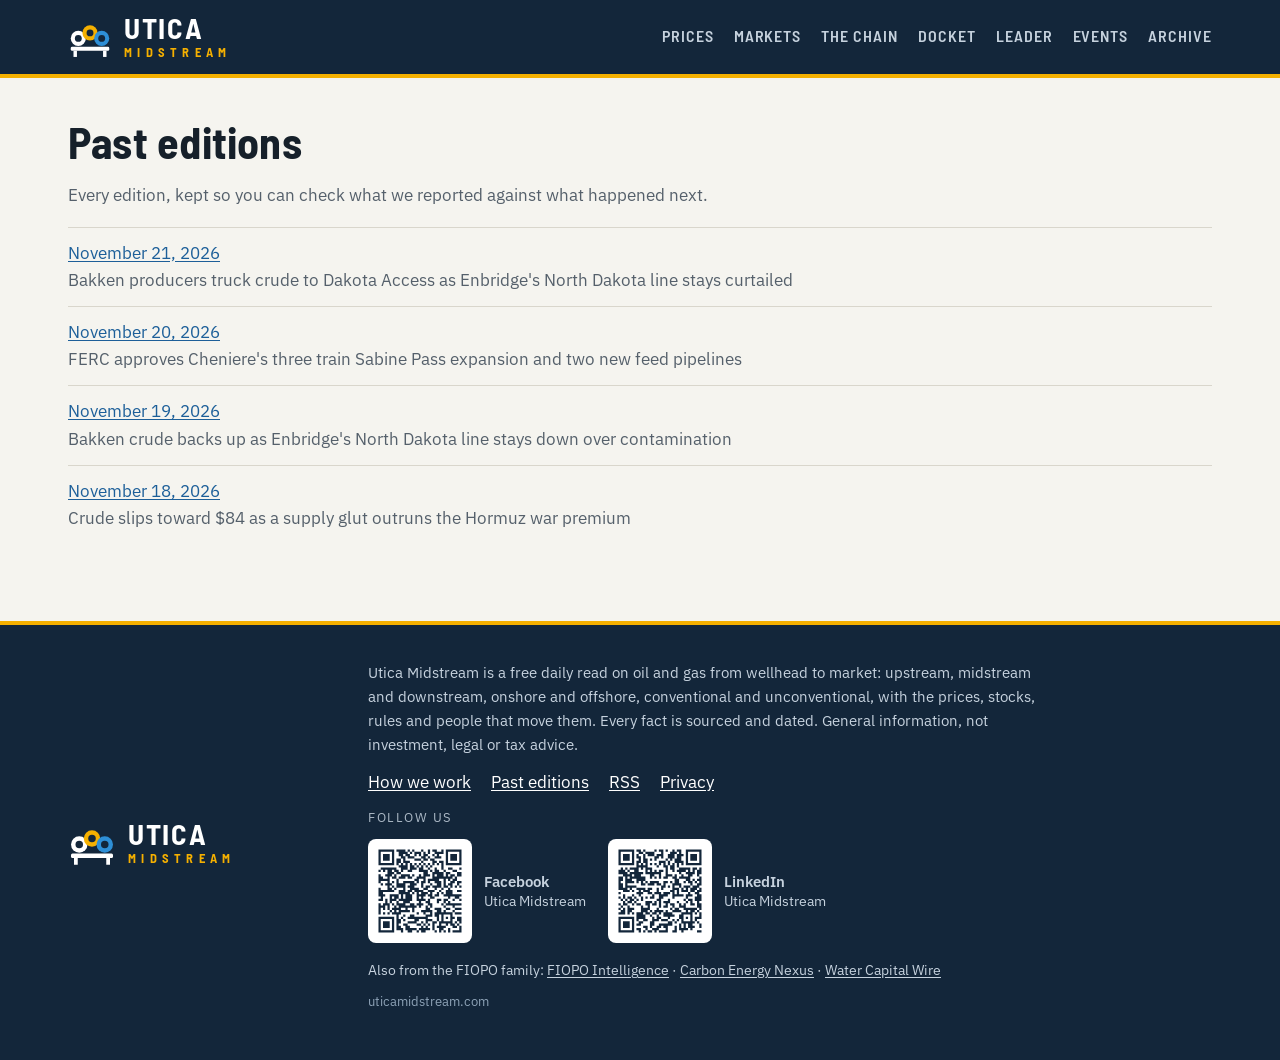
==== archive/index.html @ b0ce28da "Footer: add Water Capital Wire as a sister site Co-Authored-By: Claude Opus 5.5 <noreply@anthropic.c" ====
<!DOCTYPE html><html lang="en"><head><meta charset="utf-8"><meta name="viewport" content="width=device-width, initial-scale=1"><meta http-equiv="Content-Security-Policy" content="default-src 'self'; script-src 'self'; style-src 'self' 'unsafe-inline'; img-src 'self' data:; font-src 'self'; connect-src 'self'; object-src 'none'; base-uri 'self'; form-action 'self'; upgrade-insecure-requests"><meta name="referrer" content="strict-origin-when-cross-origin">
<title>Past editions | Utica Midstream</title><meta name="description" content="Every Utica Midstream edition, kept so readers can check what we reported against what happened."><link rel="canonical" href="https://uticamidstream.com/archive/"><meta name="robots" content="index, follow"><meta name="theme-color" content="#13263A"><link rel="icon" type="image/svg+xml" href="../brand/um-icon.svg"><link rel="stylesheet" href="../assets/style.css?v=01a7a954"></head>
<body><a class="skip" href="#main">Skip to content</a>
<header class="top">
 <div class="wrap">
  <a class="brand" href="../" aria-label="Utica Midstream home"><img src="../brand/um-mark-white.svg" alt="" width="44" height="44"><span class="wm"><span class="w1">UTICA</span><span class="w2">MIDSTREAM</span></span></a>
  <nav class="main" aria-label="Main">
   <a href="../#prices">Prices</a>
   <a href="../#markets">Markets</a>
   <a href="../#chain">The chain</a>
   <a href="../#docket">Docket</a>
   <a href="../#leader">Leader</a>
   <a href="../#events">Events</a>
   <a href="../archive/">Archive</a>
  </nav>
 </div>
</header><main id="main" class="page"><div class="wrap"><h1>Past editions</h1><p class="intro">Every edition, kept so you can check what we reported against what happened next.</p><ul class="archive-list"><li><a href="2026-11-21.html">November 21, 2026</a><br><span>Bakken producers truck crude to Dakota Access as Enbridge&#x27;s North Dakota line stays curtailed</span></li>
<li><a href="2026-11-20.html">November 20, 2026</a><br><span>FERC approves Cheniere&#x27;s three train Sabine Pass expansion and two new feed pipelines</span></li>
<li><a href="2026-11-19.html">November 19, 2026</a><br><span>Bakken crude backs up as Enbridge&#x27;s North Dakota line stays down over contamination</span></li>
<li><a href="2026-11-18.html">November 18, 2026</a><br><span>Crude slips toward $84 as a supply glut outruns the Hormuz war premium</span></li></ul></div></main><footer>
 <div class="wrap fgrid">
  <a class="flock" href="../" aria-label="Utica Midstream home"><img src="../brand/um-mark-white.svg" alt="" width="48" height="48"><span class="wm"><span class="w1">UTICA</span><span class="w2">MIDSTREAM</span></span></a>
  <div>
   <p>Utica Midstream is a free daily read on oil and gas from wellhead to market: upstream, midstream and downstream, onshore and offshore, conventional and unconventional, with the prices, stocks, rules and people that move them. Every fact is sourced and dated. General information, not investment, legal or tax advice.</p>
   <nav aria-label="Footer"><a href="../method.html">How we work</a><a href="../archive/">Past editions</a><a href="../feed.xml">RSS</a><a href="../privacy.html">Privacy</a></nav>
   <div class="follow"><p class="fh">Follow us</p><ul><li><a href="https://www.facebook.com/profile.php?id=61596931970525" rel="noopener"><img src="../brand/qr/facebook.svg" alt="QR code for Utica Midstream on Facebook" width="104" height="104" loading="lazy"><span><b>Facebook</b>Utica Midstream</span></a></li><li><a href="https://www.linkedin.com/company/uticamidstream/" rel="noopener"><img src="../brand/qr/linkedin.svg" alt="QR code for Utica Midstream on LinkedIn" width="104" height="104" loading="lazy"><span><b>LinkedIn</b>Utica Midstream</span></a></li></ul></div>
   <p class="sister">Also from the FIOPO family: <a href="https://fiopoin.com/">FIOPO Intelligence</a> · <a href="https://carbonenergynexus.com/">Carbon Energy Nexus</a> · <a href="https://watercapitalwire.com/">Water Capital Wire</a></p>
   <p class="small">uticamidstream.com</p>
  </div>
 </div>
</footer></body></html>
---- assets/style.css ----
@font-face{font-family:"Barlow Semi Condensed";font-weight:600;font-display:swap;src:url(fonts/barlow-semi-condensed-latin-600-normal.woff2) format("woff2")}
@font-face{font-family:"Barlow Semi Condensed";font-weight:700;font-display:swap;src:url(fonts/barlow-semi-condensed-latin-700-normal.woff2) format("woff2")}
@font-face{font-family:"IBM Plex Sans";font-weight:400;font-display:swap;src:url(fonts/ibm-plex-sans-latin-400-normal.woff2) format("woff2")}
@font-face{font-family:"IBM Plex Sans";font-weight:500;font-display:swap;src:url(fonts/ibm-plex-sans-latin-500-normal.woff2) format("woff2")}
@font-face{font-family:"IBM Plex Sans";font-weight:600;font-display:swap;src:url(fonts/ibm-plex-sans-latin-600-normal.woff2) format("woff2")}
@font-face{font-family:"IBM Plex Mono";font-weight:500;font-display:swap;src:url(fonts/ibm-plex-mono-latin-500-normal.woff2) format("woff2")}
@font-face{font-family:"IBM Plex Mono";font-weight:600;font-display:swap;src:url(fonts/ibm-plex-mono-latin-600-normal.woff2) format("woff2")}
:root{
 --navy:#13263A;--navy2:#1C3550;--steel:#2C4A6B;--ink:#16202A;--paper:#F5F4EF;--white:#FFFFFF;--slate:#55606B;--rule:#D9D6CC;
 --amber:#F5B000;--amber-ink:#8F5E00;--gas:#3E8ED0;--gas-ink:#1D5F99;--crude:#2B2B2B;--up:#17794A;--dn:#B3261E;
 --head:"Barlow Semi Condensed","Arial Narrow",Arial,sans-serif;
 --sans:"IBM Plex Sans",system-ui,-apple-system,"Segoe UI",Roboto,sans-serif;
 --mono:"IBM Plex Mono",ui-monospace,Menlo,Consolas,monospace;
}
*{box-sizing:border-box}
[hidden]{display:none!important}
html{-webkit-text-size-adjust:100%}
body{margin:0;background:var(--paper);color:var(--ink);font:400 17px/1.6 var(--sans)}
a{color:var(--gas-ink);text-underline-offset:2px}
a:hover{color:var(--ink)}
:focus-visible{outline:3px solid var(--amber);outline-offset:2px}
img{max-width:100%}
.wrap{max-width:1200px;margin:0 auto;padding:0 28px}
.skip{position:absolute;left:-999px;top:0;background:var(--amber);color:var(--ink);padding:8px 14px;z-index:9}
.skip:focus{left:10px;top:10px}
h1,h2,h3{font-family:var(--head);font-weight:700;line-height:1.08;margin:0;letter-spacing:.005em}
.num{font-family:var(--mono);font-weight:500;font-variant-numeric:tabular-nums}
.up{color:var(--up)}.dn{color:var(--dn)}
.r{text-align:right}.nowrap{white-space:nowrap}
.src{font-size:13.5px;color:var(--slate);line-height:1.55}
.src a{color:var(--slate)}
.sh{font-size:34px;margin-bottom:16px;text-transform:uppercase;letter-spacing:.02em}
.asof{font-size:14px;color:var(--slate);margin:0 0 16px}
.kick{margin:0 0 10px;font:700 15px/1 var(--head);letter-spacing:.12em;text-transform:uppercase;color:var(--amber-ink)}

/* header */
header.top{background:var(--navy);color:var(--white);border-bottom:4px solid var(--amber)}
header.top .wrap{display:flex;align-items:center;justify-content:space-between;gap:20px;min-height:74px;flex-wrap:wrap}
.brand,.flock{display:flex;align-items:center;gap:12px;text-decoration:none}
.wm{display:flex;flex-direction:column;line-height:1}
.wm .w1{font:700 29px/0.95 var(--head);letter-spacing:.06em;color:var(--white)}
.wm .w2{font:700 12.6px/1.2 var(--head);letter-spacing:.42em;color:var(--amber);margin-top:3px}
nav.main{display:flex;gap:20px;flex-wrap:wrap}
nav.main a{color:#C6D2DE;text-decoration:none;font:600 16px/1 var(--head);letter-spacing:.06em;text-transform:uppercase;padding:8px 0;border-bottom:2px solid transparent}
nav.main a:hover{color:var(--white);border-bottom-color:var(--amber)}

/* tape */
.tape{background:#0C1A29;color:#DCE5EE;font-size:13.5px;overflow-x:auto;scrollbar-width:thin}
.tape-in{display:flex;gap:26px;white-space:nowrap;padding-top:9px;padding-bottom:9px}
.tk b{font-weight:500;color:#9FB2C4}
.tape .up{color:#5BD08F}.tape .dn{color:#FF8A80}

/* lead */
.lead{background:var(--white);border-bottom:1px solid var(--rule);padding:28px 0 44px}
.dateline{margin:0 0 24px;font-size:14px;color:var(--slate);display:flex;gap:18px;flex-wrap:wrap}
.lead-grid{display:grid;grid-template-columns:minmax(0,1.6fr) minmax(0,1fr);gap:56px;align-items:start}
.lead-story h1{font-size:clamp(36px,4.6vw,58px);max-width:18ch;letter-spacing:-.005em}
.lead-story .dek{font-size:20px;line-height:1.5;color:#2B3742;margin:18px 0 22px;max-width:60ch}
.lead-story p{max-width:68ch}
.flowline{position:sticky;top:20px;background:var(--paper);border:1px solid var(--rule);padding:22px 22px 6px}
.flowline h2{font-size:20px;letter-spacing:.1em;text-transform:uppercase;color:var(--slate);margin-bottom:16px}
.flowline ol{list-style:none;margin:0;padding:0;position:relative}
.flowline ol::before{content:"";position:absolute;left:9px;top:8px;bottom:22px;width:6px;background:var(--navy);border-radius:3px}
.st{position:relative;padding:0 0 18px 40px}
.st .node{position:absolute;left:1px;top:3px;width:22px;height:22px;border-radius:50%;background:var(--white);border:4px solid var(--navy)}
.st.on .node{background:var(--amber)}
.st h3{font-size:21px;text-transform:uppercase;letter-spacing:.06em;margin-bottom:4px}
.st p{margin:0;font-size:15.5px;line-height:1.5}
.st-midstream h3{color:var(--amber-ink)}
.use{margin-top:34px;border-top:1px solid var(--rule);padding-top:24px}
.use h2{font-size:26px;text-transform:uppercase;letter-spacing:.04em;margin-bottom:16px}
.use dl{display:grid;grid-template-columns:repeat(4,minmax(0,1fr));gap:26px;margin:0}
.use dt{font-weight:600;margin-bottom:6px}
.use dd{margin:0;font-size:15.5px;line-height:1.55;color:#2B3742}

/* board */
.board{background:var(--navy);color:#E6EDF3;padding:40px 0 44px}
.board .sh{color:var(--white)}
.board .asof{color:#AFC0D0}
.board-head{display:flex;justify-content:space-between;align-items:baseline;gap:16px;flex-wrap:wrap}
.board-grid{display:grid;grid-template-columns:repeat(3,minmax(0,1fr));gap:18px;align-items:start}
.panel{background:var(--navy2);border:1px solid #2D4B6A;padding:16px 18px 10px}
.panel h3{font-size:18px;letter-spacing:.14em;text-transform:uppercase;color:var(--amber);margin-bottom:6px}
.panel table{width:100%;border-collapse:collapse}
.panel th,.panel td{padding:10px 0;border-bottom:1px solid #2D4B6A;vertical-align:top;font-size:15px}
.panel tr:last-child th,.panel tr:last-child td{border-bottom:0}
.panel thead th{text-align:left;font:600 12px/1 var(--sans);color:#8EA3B7;text-transform:uppercase;letter-spacing:.08em;padding:6px 0 8px}
.panel tbody th{font-weight:500;text-align:left;padding-right:10px}
.panel tbody th a{color:#F1F5F9;text-decoration:none}
.panel tbody th a:hover{text-decoration:underline}
.panel .unit{display:block;font-size:12.5px;color:#93A7BA;font-weight:400}
.panel td.num{font-size:17px;color:var(--white);white-space:nowrap}
.panel td.num.up{color:#5BD08F}.panel td.num.dn{color:#FF8A80}
.panel .pc{font-size:13px}
.panel td+td{padding-left:12px}
.spreads{margin-top:20px;border-top:1px solid #2D4B6A;padding-top:18px}
.spreads h3{font-size:18px;letter-spacing:.12em;text-transform:uppercase;color:#AFC0D0;margin-bottom:10px}
.spreads ul{list-style:none;margin:0;padding:0;display:grid;grid-template-columns:repeat(3,minmax(0,1fr));gap:18px}
.spreads li{display:flex;flex-direction:column;gap:2px}
.spreads .num{font-size:26px;color:var(--amber);font-weight:600}
.spreads b{font-weight:600;color:var(--white)}
.spreads span:last-child{font-size:13.5px;color:#AFC0D0}

/* markets */
.markets{padding:44px 0;border-bottom:1px solid var(--rule)}
.mk-grid{display:grid;grid-template-columns:minmax(0,1fr) minmax(0,1.5fr);gap:56px}
table.idx{width:100%;border-collapse:collapse;background:var(--white);border:1px solid var(--rule)}
table.idx th,table.idx td{padding:11px 14px;border-bottom:1px solid var(--rule);font-size:15.5px}
table.idx th{text-align:left;font-weight:500}
.read{font-size:15.5px;margin-top:16px}
.stocks{list-style:none;margin:0;padding:0}
.stocks li{display:grid;grid-template-columns:76px minmax(0,1fr);gap:16px;padding:13px 0;border-top:1px solid var(--rule)}
.stocks li:first-child{border-top:0;padding-top:0}
.tick{font:600 16px/1 var(--mono);background:var(--navy);color:var(--amber);padding:8px 0;text-align:center;align-self:start}
.stocks p{margin:0;font-size:15.5px;line-height:1.5}
.stocks .sn{margin-bottom:2px}
.stocks .seg{font:600 12px/1 var(--sans);text-transform:uppercase;letter-spacing:.08em;color:var(--slate);margin-left:6px}
.stocks a{color:var(--slate);font-size:14px}

/* briefs */
.chain{padding:44px 0 20px}
.brief{display:grid;grid-template-columns:190px minmax(0,1fr);column-gap:40px;padding:26px 0;border-top:1px solid var(--rule)}
.tags .seg{display:inline-block;margin:4px 0 8px;font:700 14px/1 var(--head);letter-spacing:.1em;text-transform:uppercase;padding:6px 9px;background:var(--navy);color:var(--white)}
.tags .set{margin:0;font-size:14px;color:var(--slate);line-height:1.45}
.tags .set span{display:block}
.seg-midstream{background:var(--amber)!important;color:var(--ink)!important}
.seg-upstream{background:#3A2E22!important}
.seg-downstream{background:#7A2E1E!important}
.seg-gas-lng{background:var(--gas-ink)!important}
.seg-cross-industry{background:#2F6B4F!important}
.seg-regulation{background:#4B3F8A!important}
.brief h3{font-size:30px;max-width:34ch;margin-bottom:12px}
.brief-body{display:grid;grid-template-columns:minmax(0,1.5fr) minmax(0,1fr);gap:34px}
.brief-body p{margin:0}
.why{font-size:15.5px;line-height:1.55;border-left:4px solid var(--amber);padding-left:14px;color:#2B3742}
.brief .src{margin:14px 0 0}

/* docket */
.docket{background:var(--white);border-top:1px solid var(--rule);border-bottom:1px solid var(--rule);padding:44px 0}
.intro{margin:0 0 18px;color:var(--slate);max-width:70ch}
.dk-wrap{overflow-x:auto}
.docket table{width:100%;border-collapse:collapse;min-width:760px}
.docket th,.docket td{text-align:left;padding:12px 14px;border-bottom:1px solid var(--rule);vertical-align:top;font-size:15px}
.docket thead th{font:600 12.5px/1 var(--sans);text-transform:uppercase;letter-spacing:.08em;color:var(--slate);background:var(--paper)}
.docket td a{color:var(--slate);font-size:13.5px}

/* basins */
.basins{padding:44px 0}
.bgrid{display:grid;grid-template-columns:repeat(3,minmax(0,1fr));gap:18px}
.bas{background:var(--white);border:1px solid var(--rule);border-top:5px solid var(--navy);padding:16px 18px}
.bas .set{margin:0 0 4px;font:600 12.5px/1 var(--sans);text-transform:uppercase;letter-spacing:.08em;color:var(--slate)}
.bas h3{font-size:24px;margin-bottom:6px}
.bas p{margin:0;font-size:15.5px;line-height:1.5}
.bas a{color:var(--slate);font-size:13.5px}

/* leader and events */
.two{padding:10px 0 50px}
.two-grid{display:grid;grid-template-columns:minmax(0,1.2fr) minmax(0,1fr);gap:56px}
.leader{background:var(--white);border:1px solid var(--rule);border-left:6px solid var(--amber);padding:24px 26px}
.lh{display:flex;align-items:center;gap:16px;margin:8px 0 14px}
.mono{width:62px;height:62px;flex:none;border-radius:50%;background:var(--navy);color:var(--amber);display:flex;align-items:center;justify-content:center;font:700 26px/1 var(--head);letter-spacing:.04em}
.leader h2{font-size:34px}
.role{margin:2px 0 0;color:var(--slate);font-size:15px}
.leader p{font-size:16px}
.cal{list-style:none;margin:0;padding:0}
.cal li{display:grid;grid-template-columns:150px minmax(0,1fr);gap:14px;padding:11px 0;border-top:1px solid var(--rule);font-size:15.5px}
.cal .when{font-size:13.5px;color:var(--amber-ink);padding-top:3px}
.cal a{color:var(--ink);text-decoration:none}
.cal a:hover{text-decoration:underline}
.cal span{display:block;color:var(--slate);font-size:14.5px}

/* footer */
footer{background:var(--navy);color:#C6D2DE;padding:36px 0;border-top:4px solid var(--amber)}
.fgrid{display:grid;grid-template-columns:260px minmax(0,1fr);gap:40px}
footer p{margin:0 0 12px;font-size:15px;max-width:75ch}
footer nav{display:flex;gap:20px;flex-wrap:wrap;margin-bottom:12px}
footer nav a{color:var(--white)}
footer .small{font-size:13px;color:#8EA3B7}

/* simple pages */
.page{padding:40px 0 60px}
.page h1{font-size:44px;margin-bottom:16px}
.prose{max-width:72ch}
.prose h2{font-size:26px;margin:28px 0 8px}
.archive-list{list-style:none;padding:0}
.archive-list li{padding:12px 0;border-top:1px solid var(--rule)}
.archive-list span{color:var(--slate)}

@media (max-width:980px){
 .lead-grid,.mk-grid,.two-grid{grid-template-columns:1fr;gap:34px}
 .flowline{position:static}
 .use dl{grid-template-columns:repeat(2,minmax(0,1fr))}
 .board-grid,.bgrid{grid-template-columns:1fr 1fr}
 .brief{grid-template-columns:1fr}
 .tags{display:flex;gap:14px;align-items:center;margin-bottom:10px}
 .tags .set span{display:inline}
 .tags .set span+span::before{content:" · "}
 .brief-body{grid-template-columns:1fr;gap:16px}
}
@media (max-width:640px){
 .wrap{padding:0 18px}
 body{font-size:16.5px}
 header.top .wrap{padding-top:10px;padding-bottom:10px}
 nav.main{gap:14px}
 nav.main a{font-size:14.5px}
 .use dl,.board-grid,.bgrid,.spreads ul{grid-template-columns:1fr}
 .sh{font-size:28px}
 .brief h3{font-size:25px}
 .cal li{grid-template-columns:1fr;gap:2px}
 .fgrid{grid-template-columns:1fr;gap:20px}
 .docket table{min-width:0}
 .docket thead{display:none}
 .docket tr{display:block;border-top:2px solid var(--navy);padding:8px 0 12px}
 .docket td{display:block;border:0;padding:4px 0}
 .docket td::before{content:attr(data-l);display:block;font:600 11.5px/1.4 var(--sans);text-transform:uppercase;letter-spacing:.08em;color:var(--slate)}
 .stocks li{grid-template-columns:62px minmax(0,1fr)}
}
/* follow us */
.follow{margin:6px 0 16px}
.follow .fh{font-size:13px;letter-spacing:.12em;text-transform:uppercase;margin:0 0 10px;opacity:.85}
.follow ul{list-style:none;margin:0;padding:0;display:flex;gap:22px;flex-wrap:wrap}
.follow a{display:flex;align-items:center;gap:12px;text-decoration:none;color:inherit}
.follow img{width:104px;height:104px;background:#fff;padding:6px;border-radius:8px;display:block}
.follow span{display:flex;flex-direction:column;font-size:14px;line-height:1.35}
.follow b{font-size:15px}
.follow a:hover b{text-decoration:underline}
@media (max-width:640px){.follow img{width:88px;height:88px}}
@media print{header.top,.tape,footer{display:none}}

.panel thead th.r{text-align:right}
.leader{align-self:start}
.fgrid{align-items:center}

.sister{font-size:14px;margin:4px 0 10px}.sister a{color:inherit;white-space:nowrap}
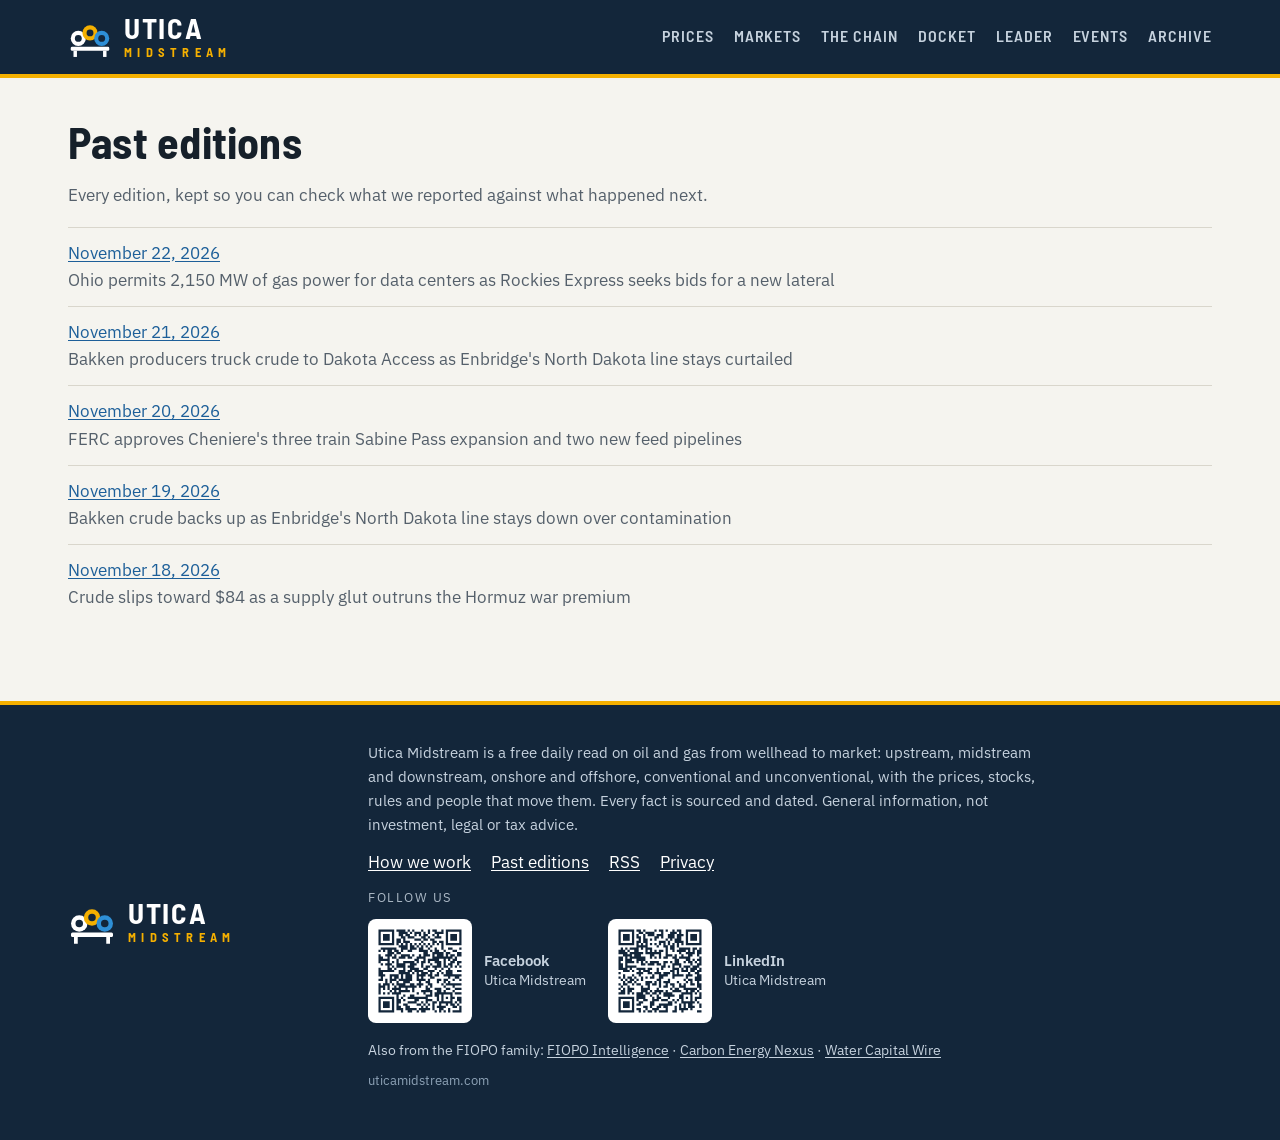
==== commit bfbf7715: "Edition 2026-11-22: Ohio permits gas plants for data centers Co-Authored-By: Claude Opus 5.5 <norepl" ====
--- a/archive/index.html
+++ b/archive/index.html
@@ -14,7 +14,8 @@
    <a href="../archive/">Archive</a>
   </nav>
  </div>
-</header><main id="main" class="page"><div class="wrap"><h1>Past editions</h1><p class="intro">Every edition, kept so you can check what we reported against what happened next.</p><ul class="archive-list"><li><a href="2026-11-21.html">November 21, 2026</a><br><span>Bakken producers truck crude to Dakota Access as Enbridge&#x27;s North Dakota line stays curtailed</span></li>
+</header><main id="main" class="page"><div class="wrap"><h1>Past editions</h1><p class="intro">Every edition, kept so you can check what we reported against what happened next.</p><ul class="archive-list"><li><a href="2026-11-22.html">November 22, 2026</a><br><span>Ohio permits 2,150 MW of gas power for data centers as Rockies Express seeks bids for a new lateral</span></li>
+<li><a href="2026-11-21.html">November 21, 2026</a><br><span>Bakken producers truck crude to Dakota Access as Enbridge&#x27;s North Dakota line stays curtailed</span></li>
 <li><a href="2026-11-20.html">November 20, 2026</a><br><span>FERC approves Cheniere&#x27;s three train Sabine Pass expansion and two new feed pipelines</span></li>
 <li><a href="2026-11-19.html">November 19, 2026</a><br><span>Bakken crude backs up as Enbridge&#x27;s North Dakota line stays down over contamination</span></li>
 <li><a href="2026-11-18.html">November 18, 2026</a><br><span>Crude slips toward $84 as a supply glut outruns the Hormuz war premium</span></li></ul></div></main><footer>
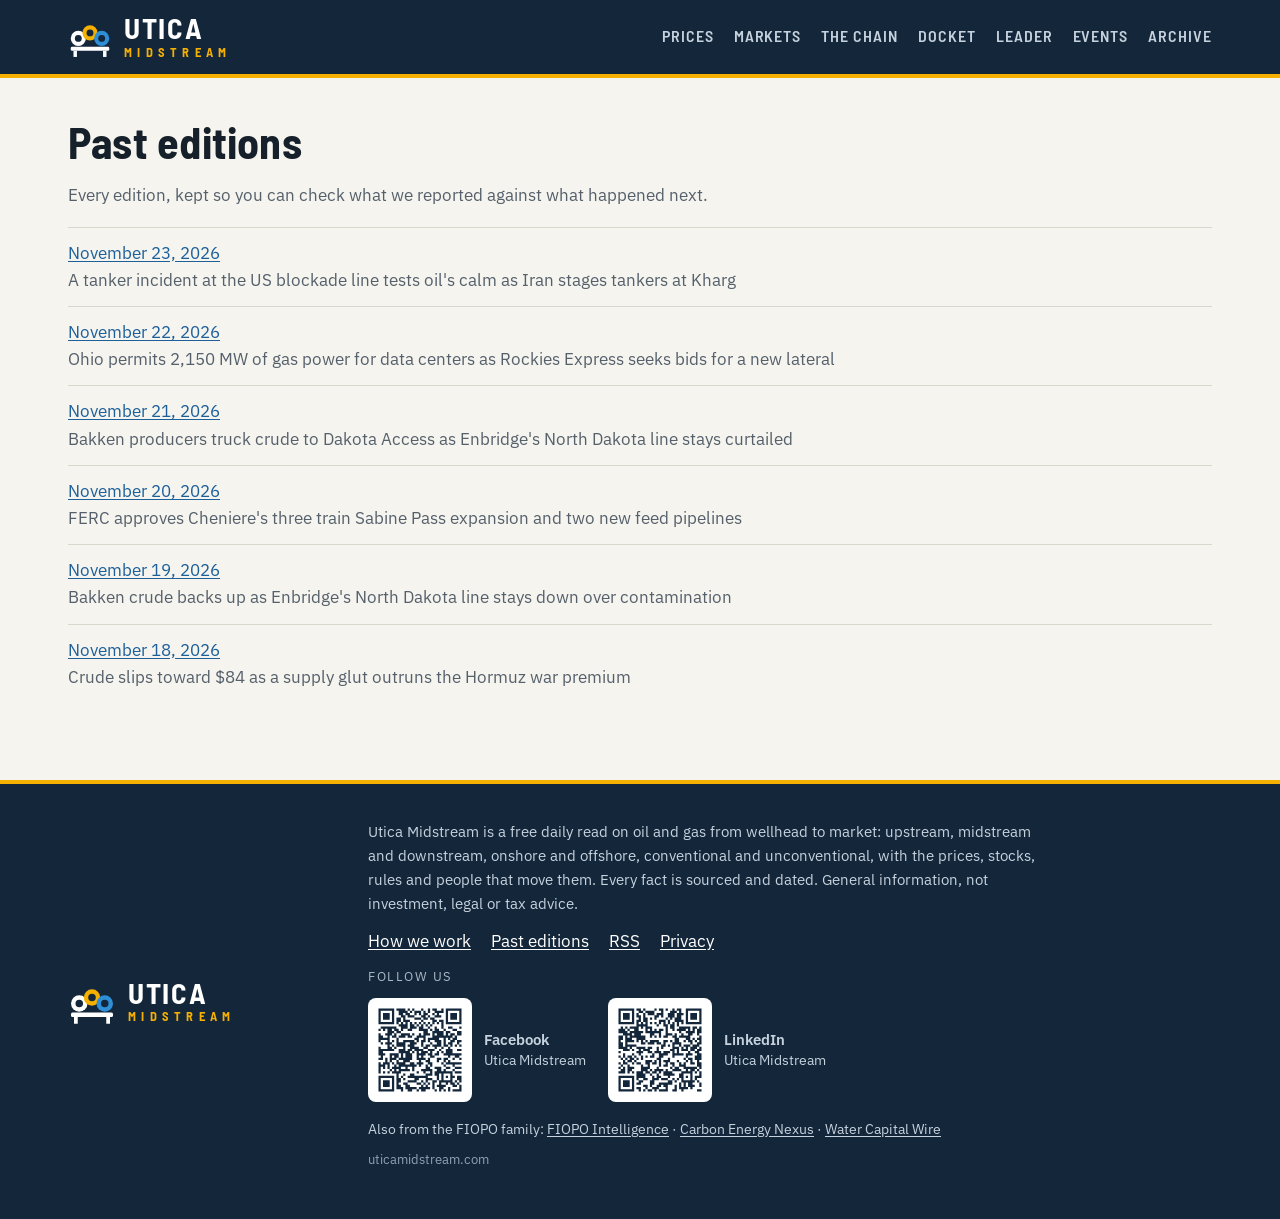
==== commit 23a62acb: "Edition 2026-11-23: tanker incident at the US blockade line Co-Authored-By: Claude Opus 5.5 <noreply" ====
--- a/archive/index.html
+++ b/archive/index.html
@@ -14,7 +14,8 @@
    <a href="../archive/">Archive</a>
   </nav>
  </div>
-</header><main id="main" class="page"><div class="wrap"><h1>Past editions</h1><p class="intro">Every edition, kept so you can check what we reported against what happened next.</p><ul class="archive-list"><li><a href="2026-11-22.html">November 22, 2026</a><br><span>Ohio permits 2,150 MW of gas power for data centers as Rockies Express seeks bids for a new lateral</span></li>
+</header><main id="main" class="page"><div class="wrap"><h1>Past editions</h1><p class="intro">Every edition, kept so you can check what we reported against what happened next.</p><ul class="archive-list"><li><a href="2026-11-23.html">November 23, 2026</a><br><span>A tanker incident at the US blockade line tests oil&#x27;s calm as Iran stages tankers at Kharg</span></li>
+<li><a href="2026-11-22.html">November 22, 2026</a><br><span>Ohio permits 2,150 MW of gas power for data centers as Rockies Express seeks bids for a new lateral</span></li>
 <li><a href="2026-11-21.html">November 21, 2026</a><br><span>Bakken producers truck crude to Dakota Access as Enbridge&#x27;s North Dakota line stays curtailed</span></li>
 <li><a href="2026-11-20.html">November 20, 2026</a><br><span>FERC approves Cheniere&#x27;s three train Sabine Pass expansion and two new feed pipelines</span></li>
 <li><a href="2026-11-19.html">November 19, 2026</a><br><span>Bakken crude backs up as Enbridge&#x27;s North Dakota line stays down over contamination</span></li>
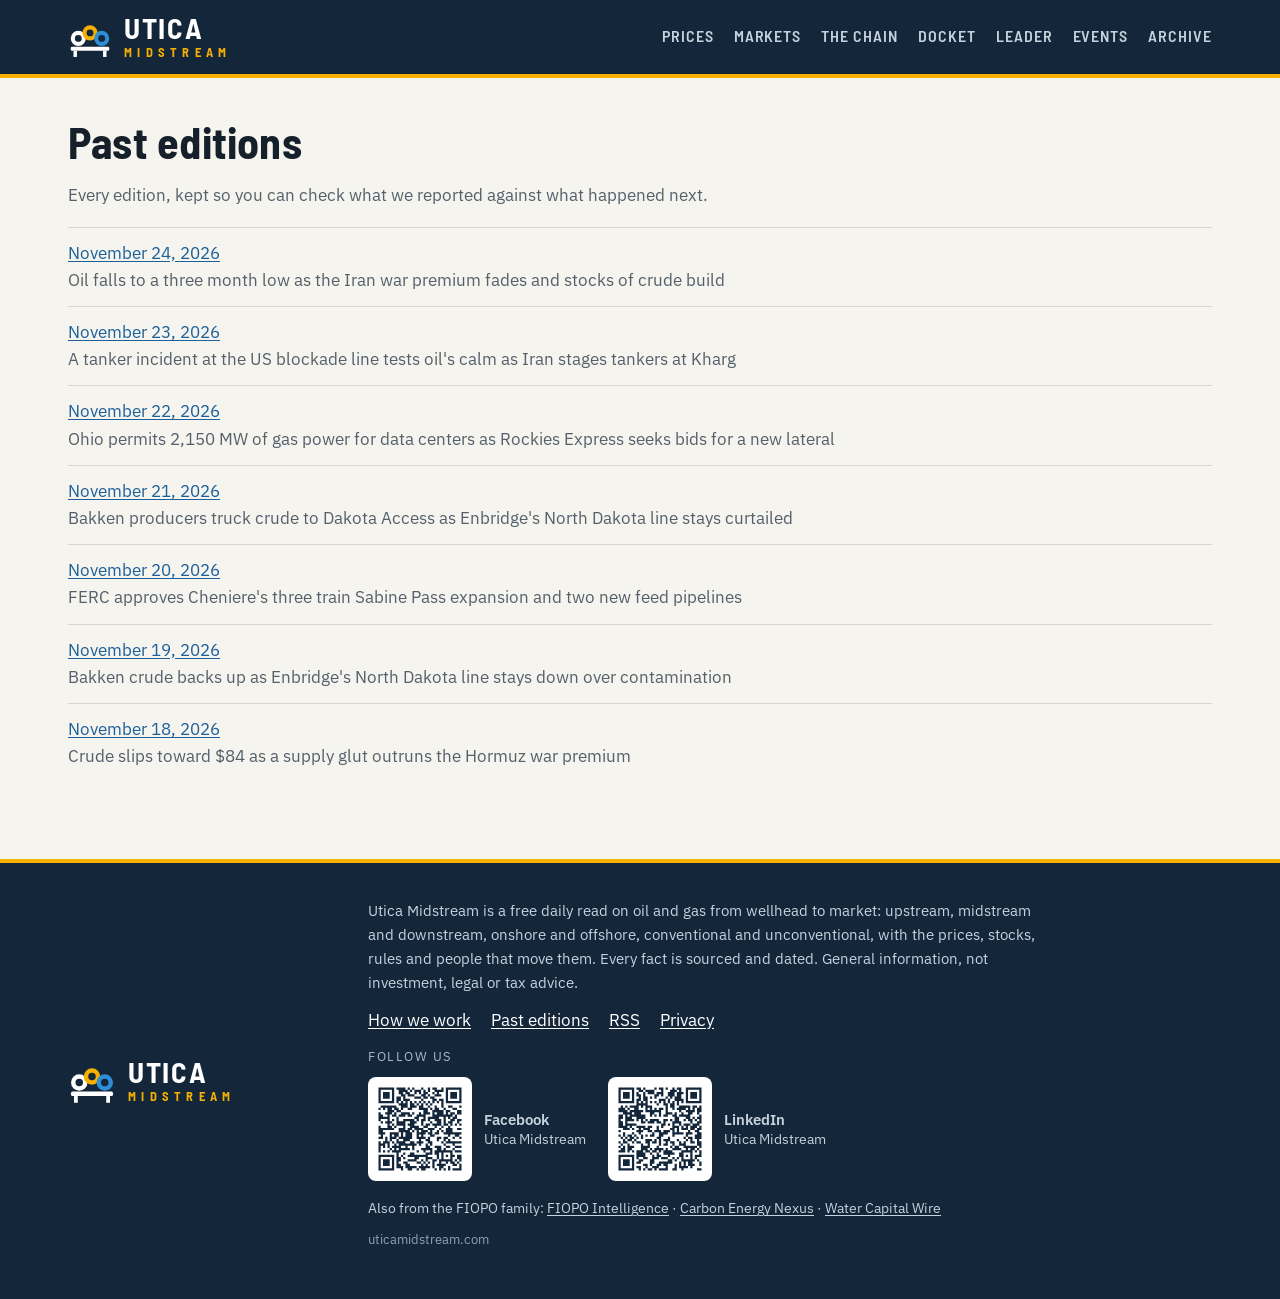
==== commit 653011a6: "Edition 2026-11-24: oil falls to a three month low as the war premium fades Co-Authored-By: Claude O" ====
--- a/archive/index.html
+++ b/archive/index.html
@@ -14,7 +14,8 @@
    <a href="../archive/">Archive</a>
   </nav>
  </div>
-</header><main id="main" class="page"><div class="wrap"><h1>Past editions</h1><p class="intro">Every edition, kept so you can check what we reported against what happened next.</p><ul class="archive-list"><li><a href="2026-11-23.html">November 23, 2026</a><br><span>A tanker incident at the US blockade line tests oil&#x27;s calm as Iran stages tankers at Kharg</span></li>
+</header><main id="main" class="page"><div class="wrap"><h1>Past editions</h1><p class="intro">Every edition, kept so you can check what we reported against what happened next.</p><ul class="archive-list"><li><a href="2026-11-24.html">November 24, 2026</a><br><span>Oil falls to a three month low as the Iran war premium fades and stocks of crude build</span></li>
+<li><a href="2026-11-23.html">November 23, 2026</a><br><span>A tanker incident at the US blockade line tests oil&#x27;s calm as Iran stages tankers at Kharg</span></li>
 <li><a href="2026-11-22.html">November 22, 2026</a><br><span>Ohio permits 2,150 MW of gas power for data centers as Rockies Express seeks bids for a new lateral</span></li>
 <li><a href="2026-11-21.html">November 21, 2026</a><br><span>Bakken producers truck crude to Dakota Access as Enbridge&#x27;s North Dakota line stays curtailed</span></li>
 <li><a href="2026-11-20.html">November 20, 2026</a><br><span>FERC approves Cheniere&#x27;s three train Sabine Pass expansion and two new feed pipelines</span></li>
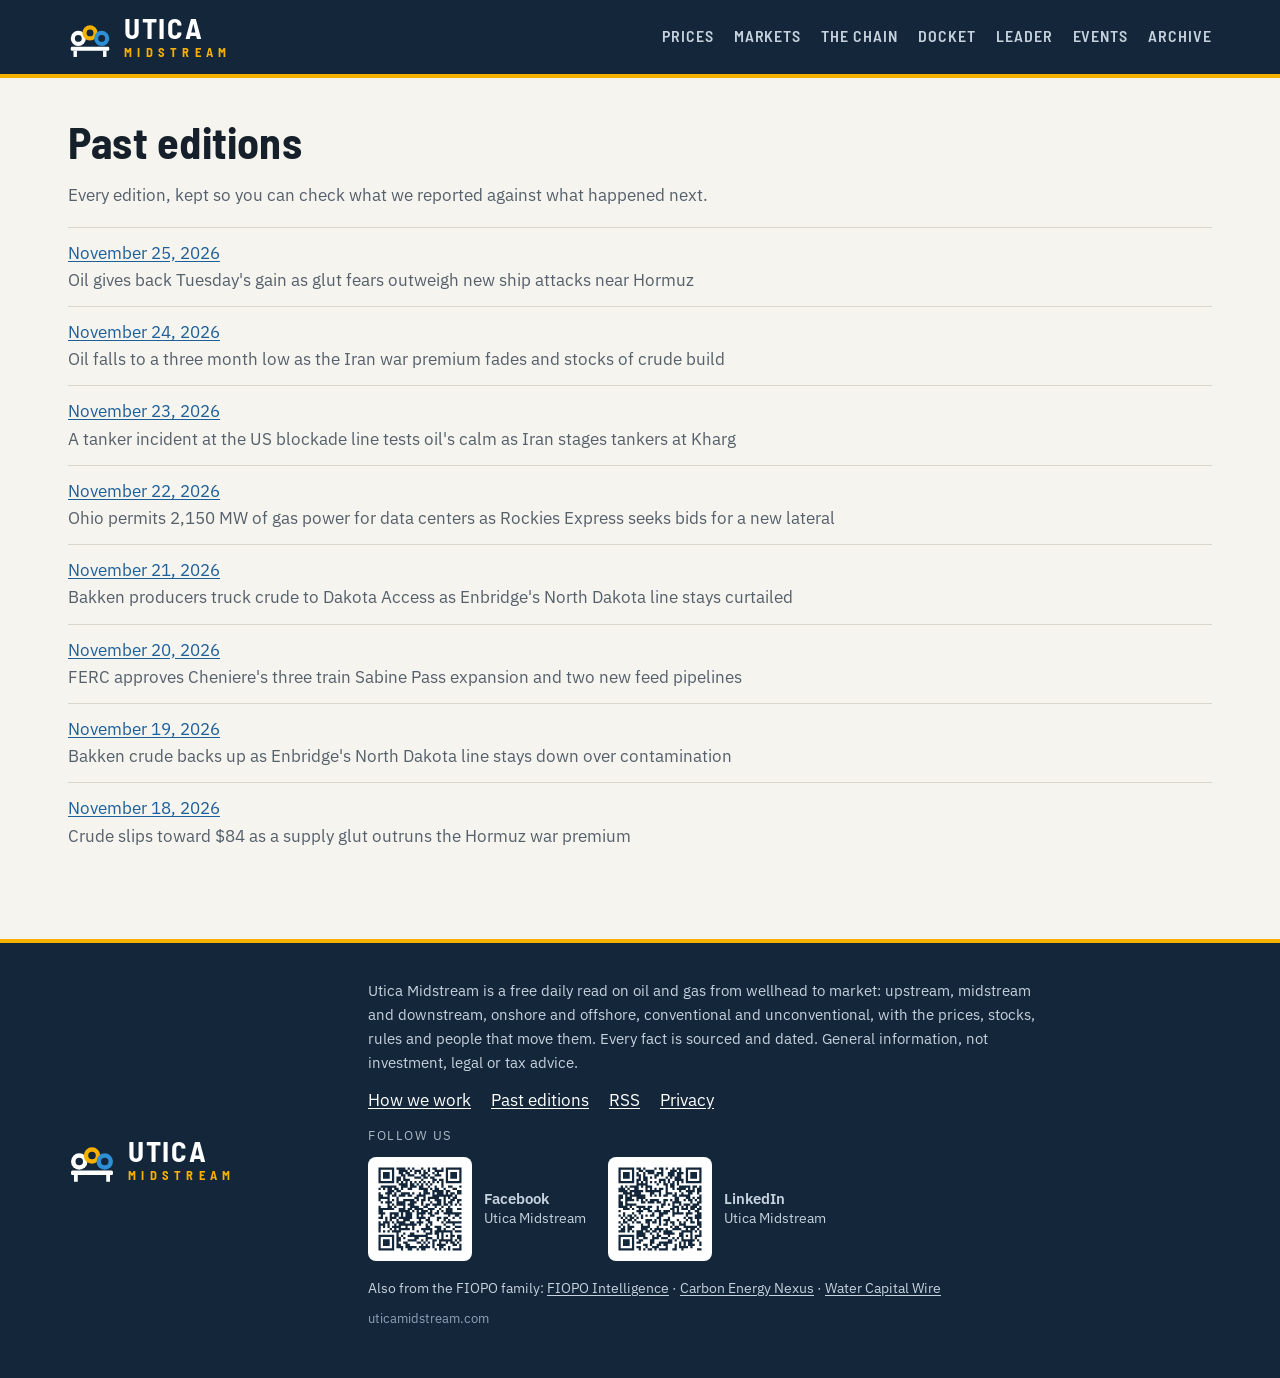
==== commit 284bc42d: "Edition 2026-11-25: oil gives back gain as glut fears outweigh Hormuz attacks Co-Authored-By: Claude" ====
--- a/archive/index.html
+++ b/archive/index.html
@@ -14,7 +14,8 @@
    <a href="../archive/">Archive</a>
   </nav>
  </div>
-</header><main id="main" class="page"><div class="wrap"><h1>Past editions</h1><p class="intro">Every edition, kept so you can check what we reported against what happened next.</p><ul class="archive-list"><li><a href="2026-11-24.html">November 24, 2026</a><br><span>Oil falls to a three month low as the Iran war premium fades and stocks of crude build</span></li>
+</header><main id="main" class="page"><div class="wrap"><h1>Past editions</h1><p class="intro">Every edition, kept so you can check what we reported against what happened next.</p><ul class="archive-list"><li><a href="2026-11-25.html">November 25, 2026</a><br><span>Oil gives back Tuesday&#x27;s gain as glut fears outweigh new ship attacks near Hormuz</span></li>
+<li><a href="2026-11-24.html">November 24, 2026</a><br><span>Oil falls to a three month low as the Iran war premium fades and stocks of crude build</span></li>
 <li><a href="2026-11-23.html">November 23, 2026</a><br><span>A tanker incident at the US blockade line tests oil&#x27;s calm as Iran stages tankers at Kharg</span></li>
 <li><a href="2026-11-22.html">November 22, 2026</a><br><span>Ohio permits 2,150 MW of gas power for data centers as Rockies Express seeks bids for a new lateral</span></li>
 <li><a href="2026-11-21.html">November 21, 2026</a><br><span>Bakken producers truck crude to Dakota Access as Enbridge&#x27;s North Dakota line stays curtailed</span></li>
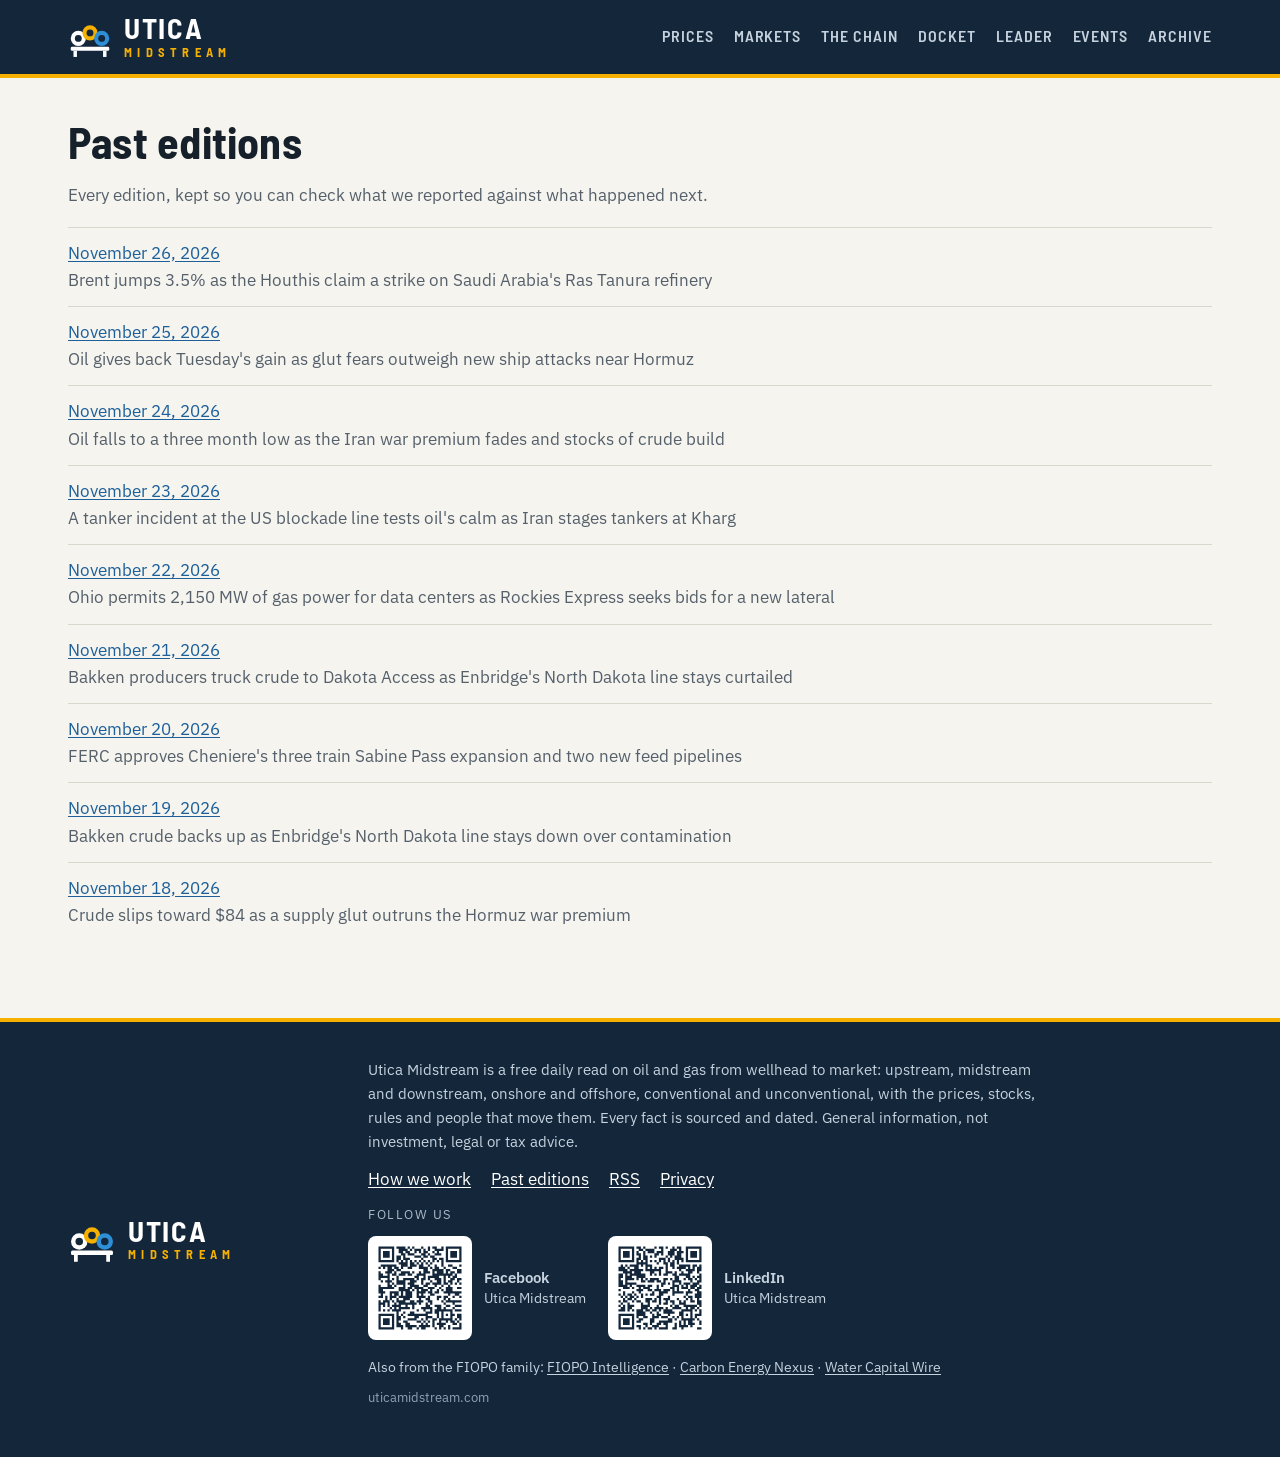
==== commit ba61c885: "Edition 2026-11-26: Brent jumps 3.5% on Houthi claim against Ras Tanura Co-Authored-By: Claude Opus " ====
--- a/archive/index.html
+++ b/archive/index.html
@@ -14,7 +14,8 @@
    <a href="../archive/">Archive</a>
   </nav>
  </div>
-</header><main id="main" class="page"><div class="wrap"><h1>Past editions</h1><p class="intro">Every edition, kept so you can check what we reported against what happened next.</p><ul class="archive-list"><li><a href="2026-11-25.html">November 25, 2026</a><br><span>Oil gives back Tuesday&#x27;s gain as glut fears outweigh new ship attacks near Hormuz</span></li>
+</header><main id="main" class="page"><div class="wrap"><h1>Past editions</h1><p class="intro">Every edition, kept so you can check what we reported against what happened next.</p><ul class="archive-list"><li><a href="2026-11-26.html">November 26, 2026</a><br><span>Brent jumps 3.5% as the Houthis claim a strike on Saudi Arabia&#x27;s Ras Tanura refinery</span></li>
+<li><a href="2026-11-25.html">November 25, 2026</a><br><span>Oil gives back Tuesday&#x27;s gain as glut fears outweigh new ship attacks near Hormuz</span></li>
 <li><a href="2026-11-24.html">November 24, 2026</a><br><span>Oil falls to a three month low as the Iran war premium fades and stocks of crude build</span></li>
 <li><a href="2026-11-23.html">November 23, 2026</a><br><span>A tanker incident at the US blockade line tests oil&#x27;s calm as Iran stages tankers at Kharg</span></li>
 <li><a href="2026-11-22.html">November 22, 2026</a><br><span>Ohio permits 2,150 MW of gas power for data centers as Rockies Express seeks bids for a new lateral</span></li>
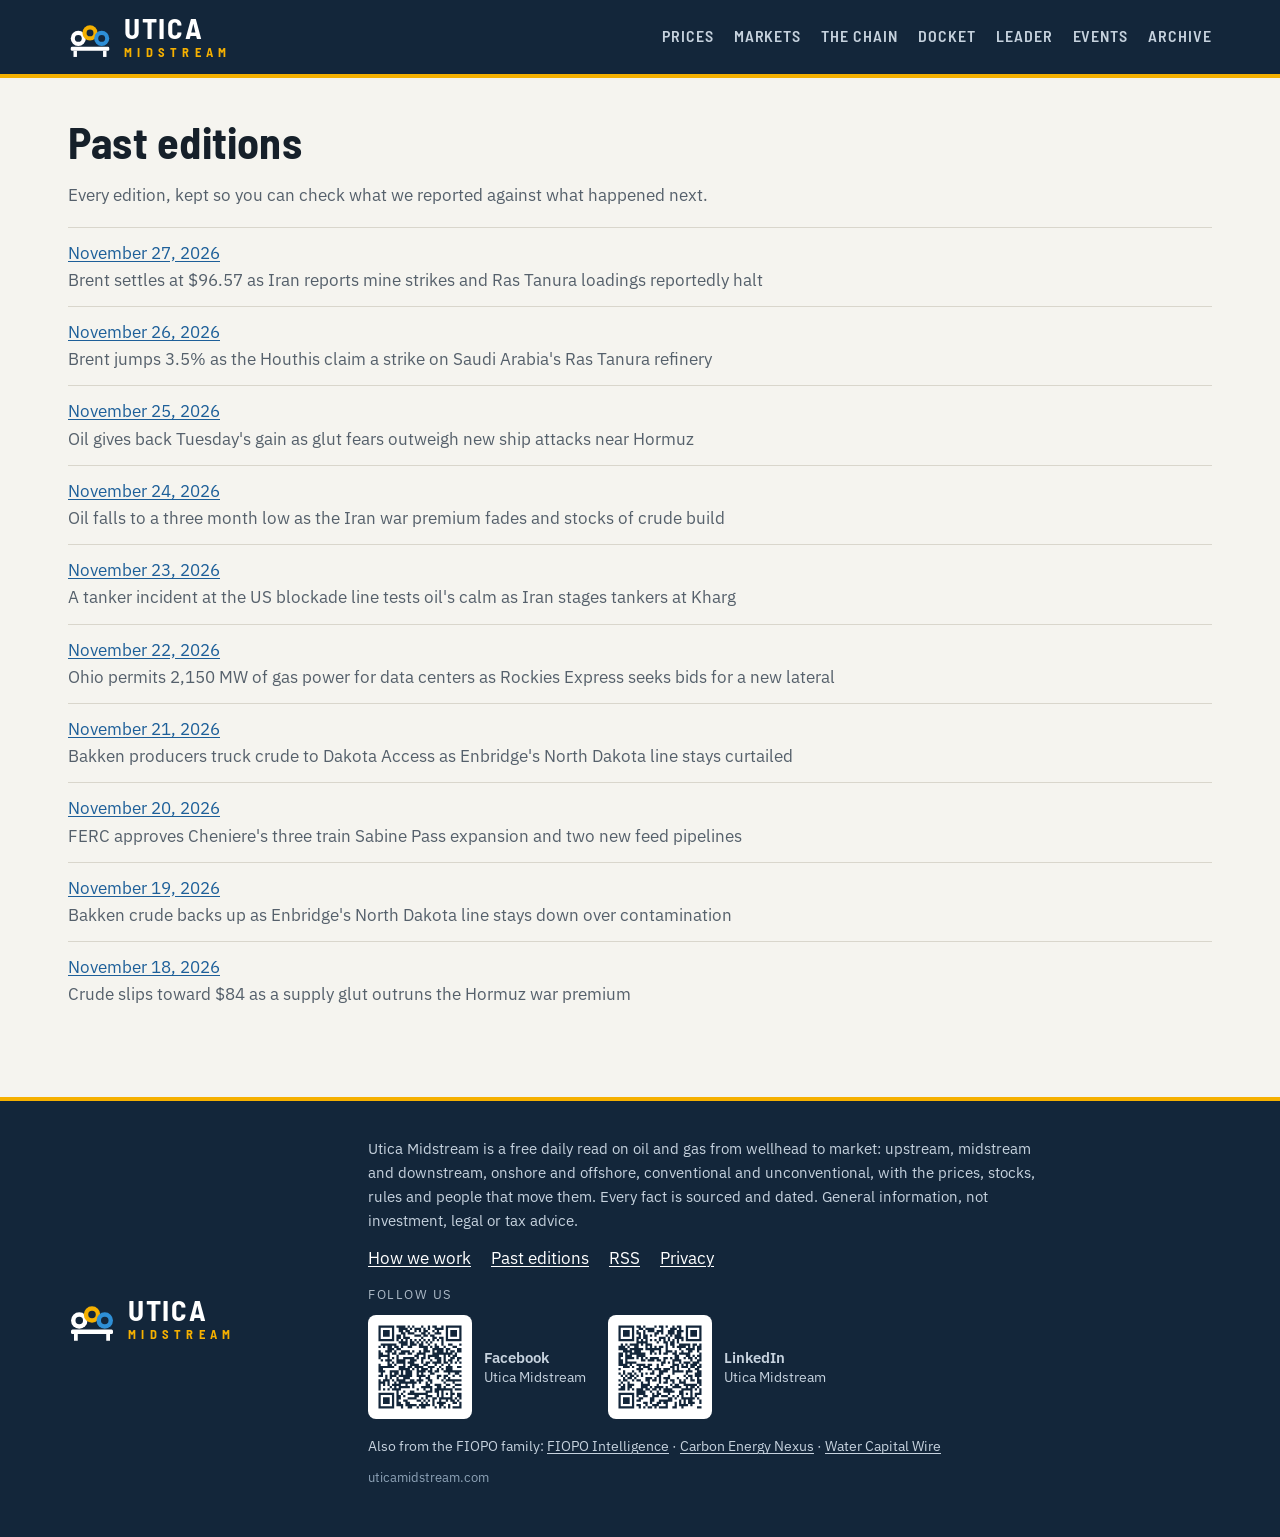
==== commit 14f035ac: "Edition 2026-11-27: Brent settles at $96.57 on Hormuz mine claims and Ras Tanura halt report Co-Auth" ====
--- a/archive/index.html
+++ b/archive/index.html
@@ -14,7 +14,8 @@
    <a href="../archive/">Archive</a>
   </nav>
  </div>
-</header><main id="main" class="page"><div class="wrap"><h1>Past editions</h1><p class="intro">Every edition, kept so you can check what we reported against what happened next.</p><ul class="archive-list"><li><a href="2026-11-26.html">November 26, 2026</a><br><span>Brent jumps 3.5% as the Houthis claim a strike on Saudi Arabia&#x27;s Ras Tanura refinery</span></li>
+</header><main id="main" class="page"><div class="wrap"><h1>Past editions</h1><p class="intro">Every edition, kept so you can check what we reported against what happened next.</p><ul class="archive-list"><li><a href="2026-11-27.html">November 27, 2026</a><br><span>Brent settles at $96.57 as Iran reports mine strikes and Ras Tanura loadings reportedly halt</span></li>
+<li><a href="2026-11-26.html">November 26, 2026</a><br><span>Brent jumps 3.5% as the Houthis claim a strike on Saudi Arabia&#x27;s Ras Tanura refinery</span></li>
 <li><a href="2026-11-25.html">November 25, 2026</a><br><span>Oil gives back Tuesday&#x27;s gain as glut fears outweigh new ship attacks near Hormuz</span></li>
 <li><a href="2026-11-24.html">November 24, 2026</a><br><span>Oil falls to a three month low as the Iran war premium fades and stocks of crude build</span></li>
 <li><a href="2026-11-23.html">November 23, 2026</a><br><span>A tanker incident at the US blockade line tests oil&#x27;s calm as Iran stages tankers at Kharg</span></li>
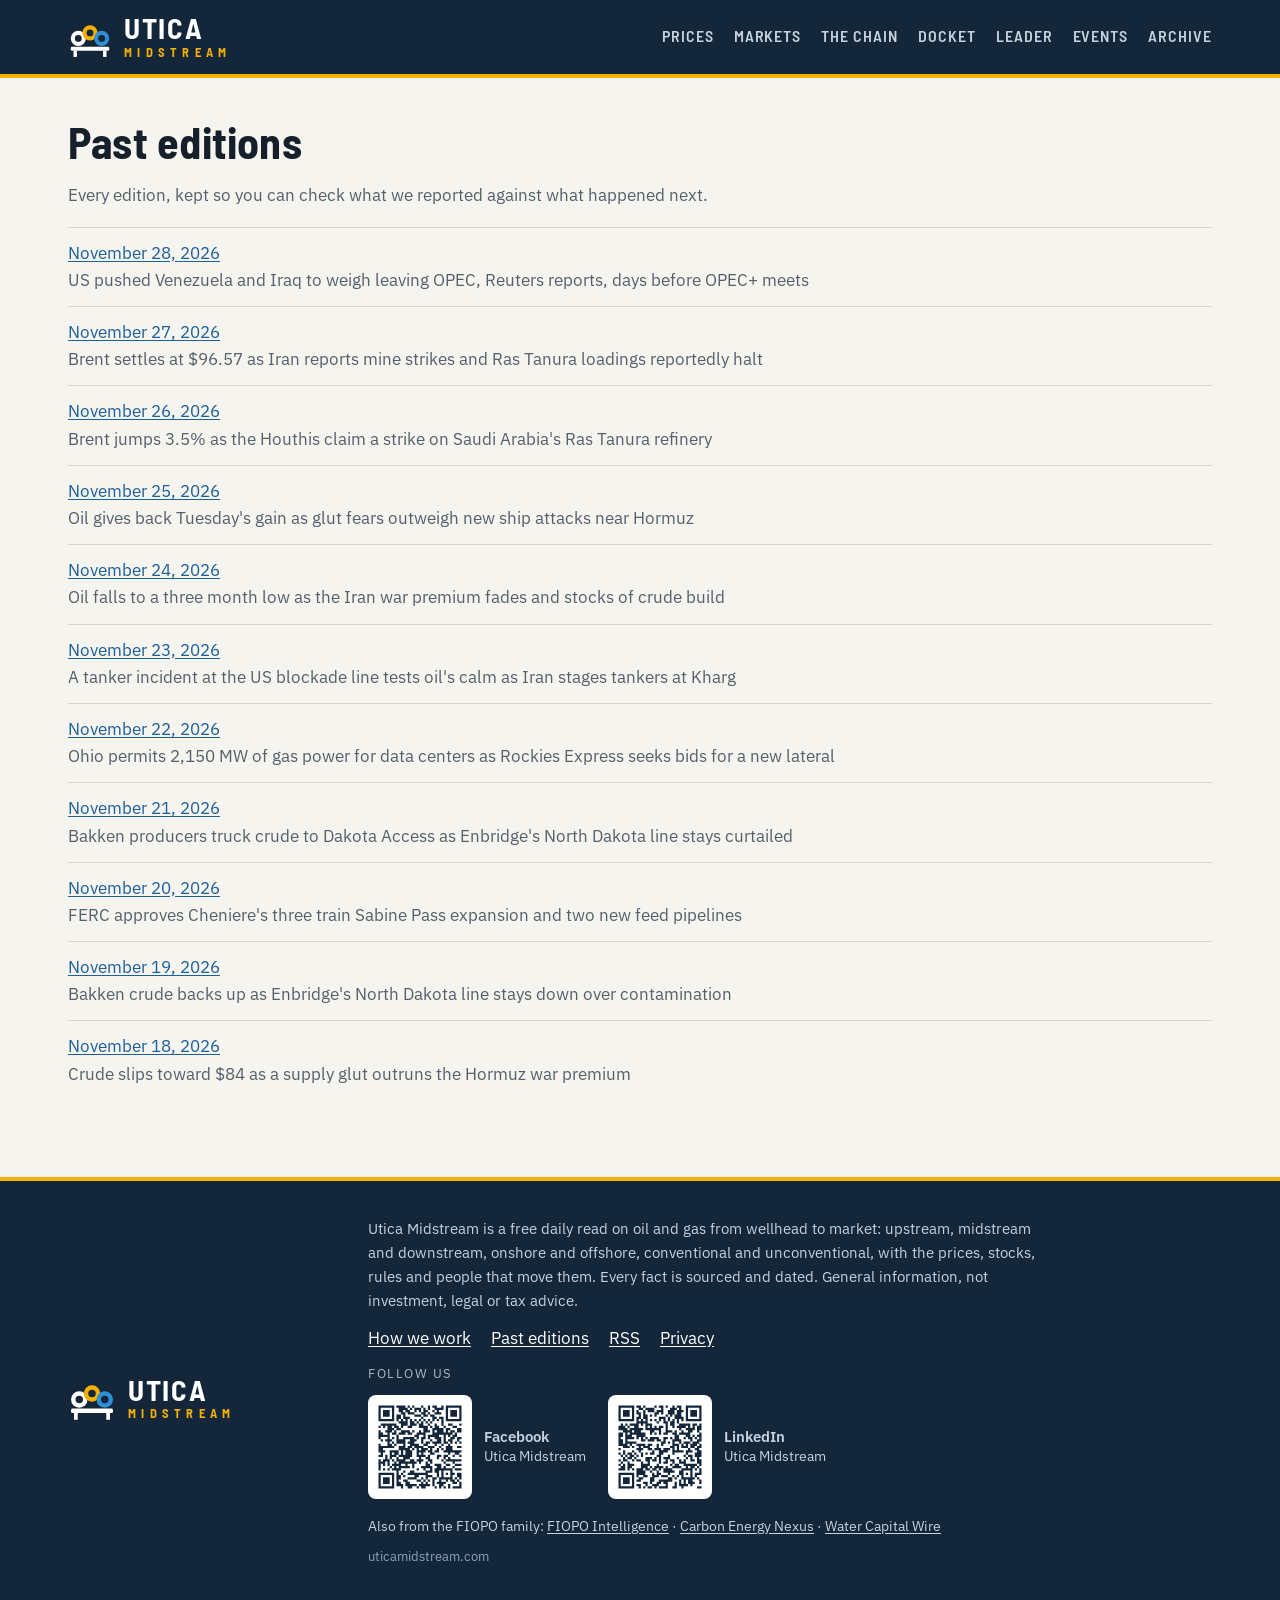
==== commit 3f233c37: "Edition 2026-11-28: US pushed Venezuela and Iraq to weigh leaving OPEC, Reuters reports Co-Authored-" ====
--- a/archive/index.html
+++ b/archive/index.html
@@ -14,7 +14,8 @@
    <a href="../archive/">Archive</a>
   </nav>
  </div>
-</header><main id="main" class="page"><div class="wrap"><h1>Past editions</h1><p class="intro">Every edition, kept so you can check what we reported against what happened next.</p><ul class="archive-list"><li><a href="2026-11-27.html">November 27, 2026</a><br><span>Brent settles at $96.57 as Iran reports mine strikes and Ras Tanura loadings reportedly halt</span></li>
+</header><main id="main" class="page"><div class="wrap"><h1>Past editions</h1><p class="intro">Every edition, kept so you can check what we reported against what happened next.</p><ul class="archive-list"><li><a href="2026-11-28.html">November 28, 2026</a><br><span>US pushed Venezuela and Iraq to weigh leaving OPEC, Reuters reports, days before OPEC+ meets</span></li>
+<li><a href="2026-11-27.html">November 27, 2026</a><br><span>Brent settles at $96.57 as Iran reports mine strikes and Ras Tanura loadings reportedly halt</span></li>
 <li><a href="2026-11-26.html">November 26, 2026</a><br><span>Brent jumps 3.5% as the Houthis claim a strike on Saudi Arabia&#x27;s Ras Tanura refinery</span></li>
 <li><a href="2026-11-25.html">November 25, 2026</a><br><span>Oil gives back Tuesday&#x27;s gain as glut fears outweigh new ship attacks near Hormuz</span></li>
 <li><a href="2026-11-24.html">November 24, 2026</a><br><span>Oil falls to a three month low as the Iran war premium fades and stocks of crude build</span></li>
